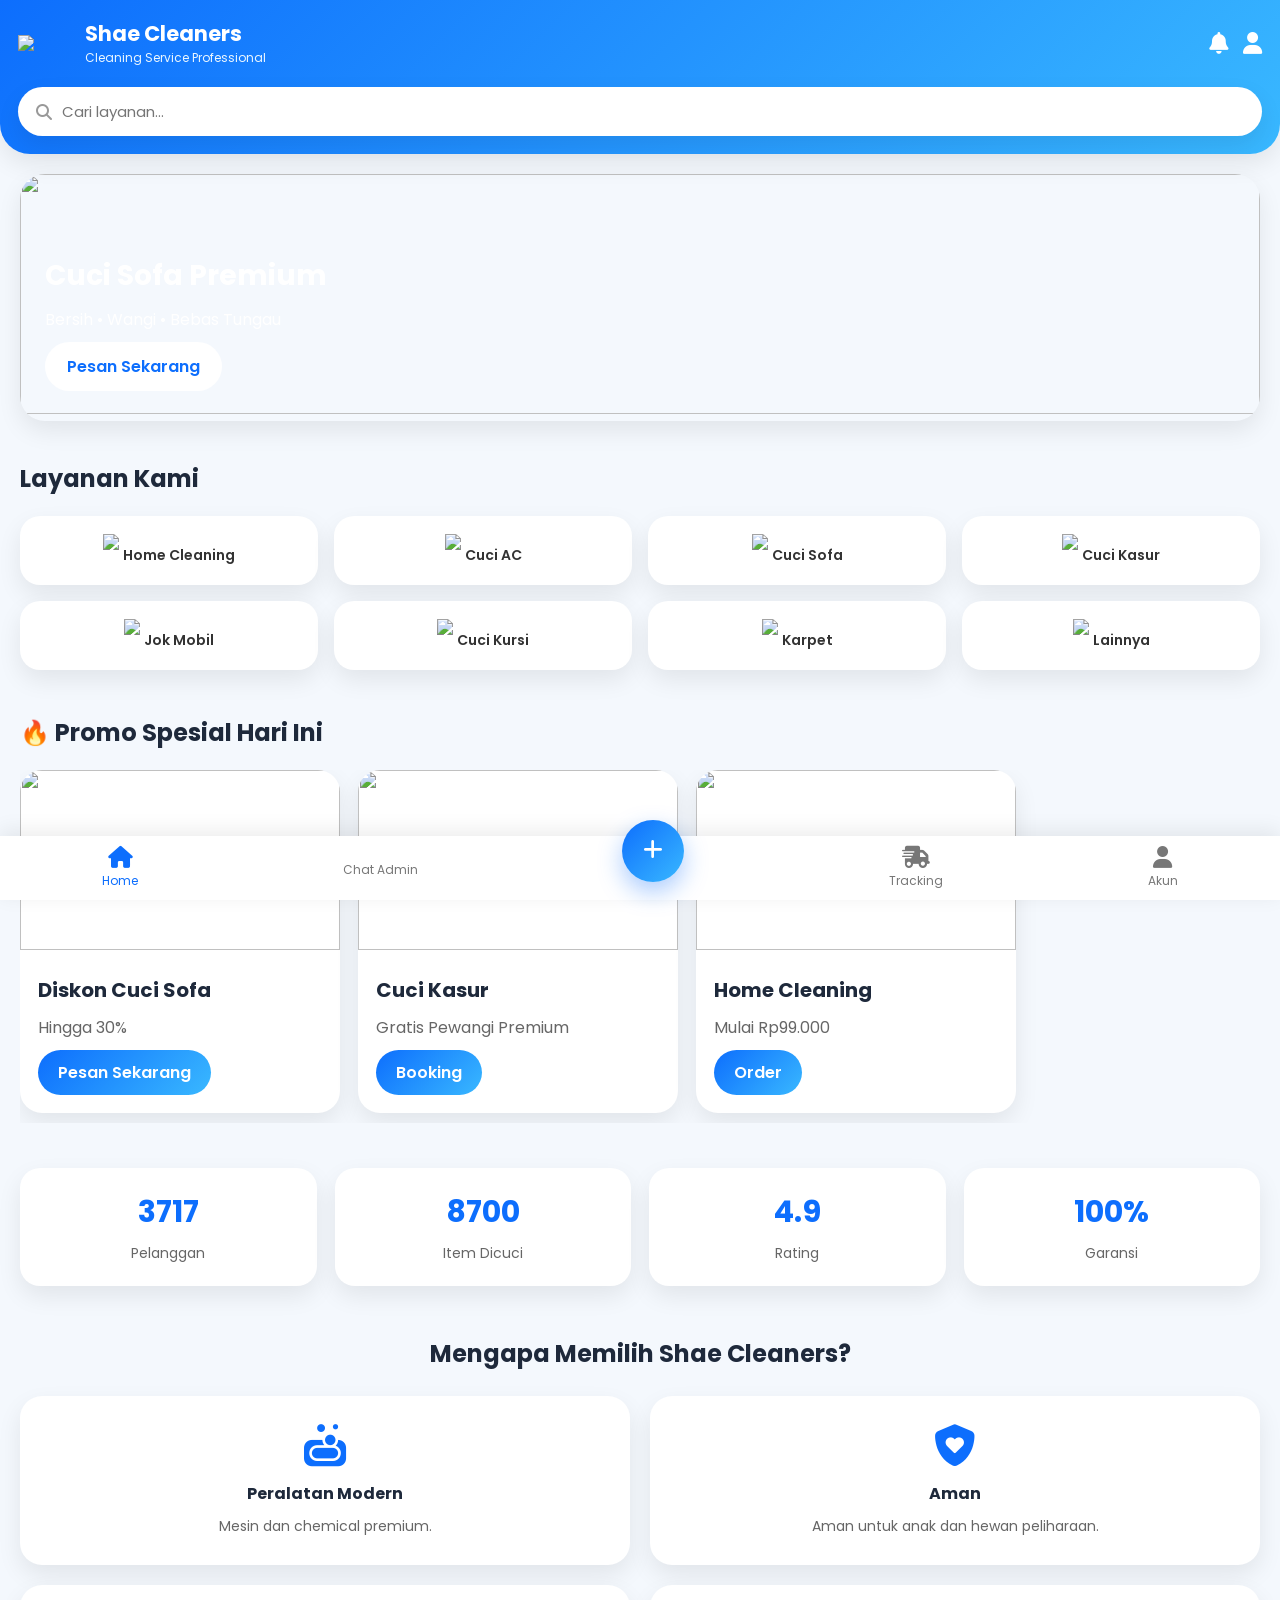
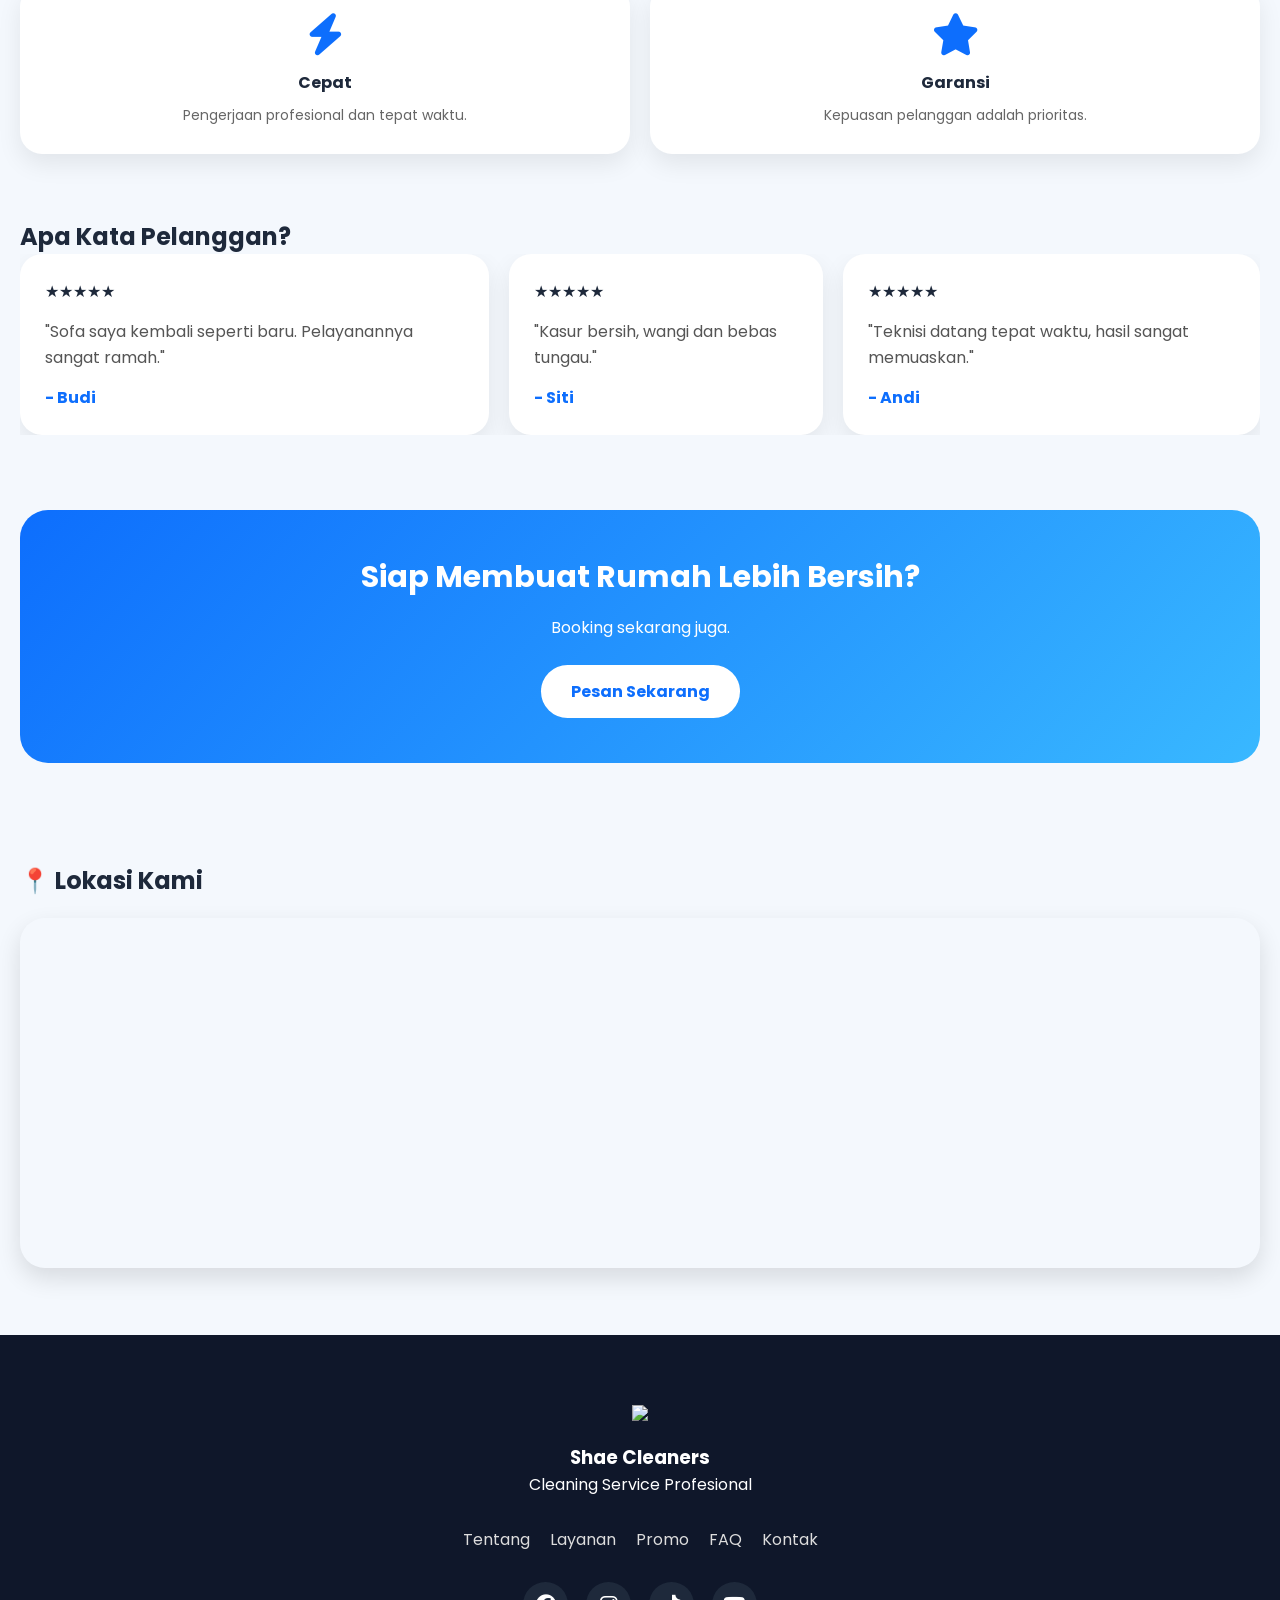
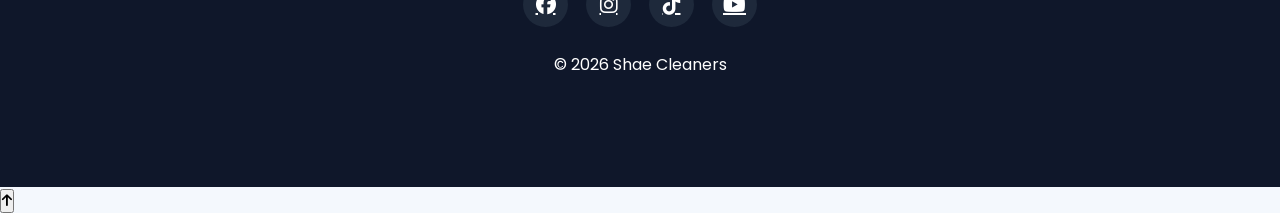
==== index.html @ c88cb768 "Add files via upload" ====
<!DOCTYPE html>
<html lang="id">
<head>
<meta charset="UTF-8">
<meta name="viewport" content="width=device-width, initial-scale=1.0">
<title>Shae Cleaners | Jasa Cuci Sofa, Kasur, AC & Home Cleaning</title>

<meta name="theme-color" content="#0D6EFD">
<meta name="description" content="Shae Cleaners - Jasa Home Cleaning, Cuci Sofa, Kasur, AC, Jok Mobil, Kursi, Karpet dan lainnya.">

<link rel="manifest" href="manifest.json">
<link rel="icon" href="assets/logo/logo.png">

<link rel="preconnect" href="https://fonts.googleapis.com">
<link rel="preconnect" href="https://fonts.gstatic.com" crossorigin>

<link href="https://fonts.googleapis.com/css2?family=Poppins:wght@300;400;500;600;700&display=swap" rel="stylesheet">

<link rel="stylesheet" href="style.css">

<link rel="stylesheet" href="https://cdnjs.cloudflare.com/ajax/libs/font-awesome/6.7.2/css/all.min.css">

<link href="https://unpkg.com/aos@2.3.4/dist/aos.css" rel="stylesheet">

</head>

<body>

<!-- Splash Screen -->

<div id="splash">

<img src="assets/logo/logo.png" class="logo">

<h2>Shae Cleaners</h2>

<div class="loader"></div>

</div>

<!-- HEADER -->

<header>

<div class="topbar">

<div class="logo-area">

<img src="assets/logo/logo.png">

<div>

<h3>Shae Cleaners</h3>

<p>Cleaning Service Professional</p>

</div>

</div>

<div class="profile">

<i class="fa-solid fa-bell"></i>

<i class="fa-solid fa-user"></i>

</div>

</div>

<!-- SEARCH -->

<div class="search-box">

<i class="fa-solid fa-magnifying-glass"></i>

<input
type="text"
placeholder="Cari layanan...">

</div>

</header>

<!-- HERO SLIDER -->

<section class="hero">

<div class="slider">

<div class="slide active">

<img src="assets/banner/banner1.png">

<div class="caption">

<h2>Cuci Sofa Premium</h2>

<p>Bersih • Wangi • Bebas Tungau</p>

<a href="pages/order.html">

Pesan Sekarang

</a>

</div>

</div>

<div class="slide">

<img src="assets/banner/banner2.jpg">

<div class="caption">

<h2>Cuci Kasur</h2>

<p>Hilangkan Noda & Tungau</p>

<a href="pages/order.html">

Booking

</a>

</div>

</div>

<div class="slide">

<img src="assets/banner/banner3.jpg">

<div class="caption">

<h2>Home Cleaning</h2>

<p>Rumah Bersih Setiap Hari</p>

<a href="pages/order.html">

Order Sekarang

</a>

</div>

</div>

</div>

</section>

<!-- MENU LAYANAN -->

<section class="menu">

<h2>Layanan Kami</h2>

<div class="grid">

<a href="pages/home-cleaning.html" class="card">

<img src="assets/icons/home.png">

<span>Home Cleaning</span>

</a>

<a href="pages/cuci-ac.html" class="card">

<img src="assets/icons/ac.png">

<span>Cuci AC</span>

</a>

<a href="pages/cuci-sofa.html" class="card">

<img src="assets/icons/sofa.png">

<span>Cuci Sofa</span>

</a>

<a href="pages/cuci-kasur.html" class="card">

<img src="assets/icons/kasur.png">

<span>Cuci Kasur</span>

</a>

<a href="pages/cuci-jokmobil.html" class="card">

<img src="assets/icons/mobil.png">

<span>Jok Mobil</span>

</a>

<a href="pages/cuci-kursi.html" class="card">

<img src="assets/icons/kursi.png">

<span>Cuci Kursi</span>

</a>

<a href="pages/karpet.html" class="card">

<img src="assets/icons/karpet.png">

<span>Karpet</span>

</a>

<a href="pages/cuci-gorden.html" class="card">

<img src="assets/icons/cuci-gorden.png">

<span>Lainnya</span>

</a>

</div>

</section>
<!-- ================= PROMO SLIDER ================= -->

<section class="promo-section">

<h2 class="section-title">
🔥 Promo Spesial Hari Ini
</h2>

<div class="promo-slider">

<div class="promo-card">
<img src="assets/banner/promo1.jpg" alt="">
<div class="promo-info">
<h3>Diskon Cuci Sofa</h3>
<p>Hingga 30%</p>
<a href="pages/order.html">Pesan Sekarang</a>
</div>
</div>

<div class="promo-card">
<img src="assets/banner/promo2.jpg" alt="">
<div class="promo-info">
<h3>Cuci Kasur</h3>
<p>Gratis Pewangi Premium</p>
<a href="pages/order.html">Booking</a>
</div>
</div>

<div class="promo-card">
<img src="assets/banner/promo3.jpg" alt="">
<div class="promo-info">
<h3>Home Cleaning</h3>
<p>Mulai Rp99.000</p>
<a href="pages/order.html">Order</a>
</div>
</div>

</div>

</section>

<!-- ================= STATISTIK ================= -->

<section class="counter">

<div class="counter-box">

<h2 class="count" data-target="5000">0</h2>

<p>Pelanggan</p>

</div>

<div class="counter-box">

<h2 class="count" data-target="12000">0</h2>

<p>Item Dicuci</p>

</div>

<div class="counter-box">

<h2 class="count" data-target="4.9">4.9</h2>

<p>Rating</p>

</div>

<div class="counter-box">

<h2>100%</h2>

<p>Garansi</p>

</div>

</section>

<!-- ================= KEUNGGULAN ================= -->

<section class="why-us">

<h2>Mengapa Memilih Shae Cleaners?</h2>

<div class="why-grid">

<div class="why-card">
<i class="fa-solid fa-soap"></i>
<h4>Peralatan Modern</h4>
<p>Mesin dan chemical premium.</p>
</div>

<div class="why-card">
<i class="fa-solid fa-shield-heart"></i>
<h4>Aman</h4>
<p>Aman untuk anak dan hewan peliharaan.</p>
</div>

<div class="why-card">
<i class="fa-solid fa-bolt"></i>
<h4>Cepat</h4>
<p>Pengerjaan profesional dan tepat waktu.</p>
</div>

<div class="why-card">
<i class="fa-solid fa-star"></i>
<h4>Garansi</h4>
<p>Kepuasan pelanggan adalah prioritas.</p>
</div>

</div>

</section>
<!-- ================= TESTIMONI ================= -->

<section class="testimonial">

<h2>Apa Kata Pelanggan?</h2>

<div class="testimonial-slider">

<div class="testimonial-card">

★★★★★

<p>

"Sofa saya kembali seperti baru.
Pelayanannya sangat ramah."

</p>

<strong>- Budi</strong>

</div>

<div class="testimonial-card">

★★★★★

<p>

"Kasur bersih, wangi dan bebas tungau."

</p>

<strong>- Siti</strong>

</div>

<div class="testimonial-card">

★★★★★

<p>

"Teknisi datang tepat waktu,
hasil sangat memuaskan."

</p>

<strong>- Andi</strong>

</div>

</div>

</section>

<!-- ================= CALL TO ACTION ================= -->

<section class="cta">

<h2>

Siap Membuat Rumah Lebih Bersih?

</h2>

<p>

Booking sekarang juga.

</p>

<a href="pages/order.html" class="btn-order">

Pesan Sekarang

</a>

</section>

<!-- ================= GOOGLE MAP ================= -->

<section class="maps">

<h2 class="section-title">
📍 Lokasi Kami
</h2>

<iframe
src="https://www.google.com/maps/embed?pb="
loading="lazy"
allowfullscreen>
</iframe>

</section>

<!-- ================= BOTTOM NAVIGATION ================= -->

<nav class="bottom-nav">

<a href="index.html" class="active">

<i class="fa-solid fa-house"></i>

<span>Home</span>

</a>

<a href="pages/chat-admin.html">

<i class="fa-solid fa-admin"></i>

<span>Chat Admin</span>

</a>

<a href="pages/order.html">

<div class="order-button">

<i class="fa-solid fa-plus"></i>

</div>

</a>

<a href="pages/tracking.html">

<i class="fa-solid fa-truck-fast"></i>

<span>Tracking</span>

</a>

<a href="pages/profile.html">

<i class="fa-solid fa-user"></i>

<span>Akun</span>

</a>

</nav>

<!-- ================= FOOTER ================= -->

<footer>

<img src="assets/logo/logo.png" class="footer-logo">

<h3>Shae Cleaners</h3>

<p>
Cleaning Service Profesional
</p>

<div class="footer-menu">

<a href="#">Tentang</a>

<a href="#">Layanan</a>

<a href="#">Promo</a>

<a href="#">FAQ</a>

<a href="#">Kontak</a>

</div>

<div class="social">

<a href="#"><i class="fab fa-facebook"></i></a>

<a href="#"><i class="fab fa-instagram"></i></a>

<a href="#"><i class="fab fa-tiktok"></i></a>

<a href="#"><i class="fab fa-youtube"></i></a>

</div>

<p class="copyright">

© 2026 Shae Cleaners

</p>

</footer>

<!-- ================= SCRIPT ================= -->

<script src="https://unpkg.com/aos@2.3.4/dist/aos.js"></script>

<script>

AOS.init({

duration:800,

once:true

});

</script>

<script src="app.js"></script>

</body>

</html>
---- style.css ----
/*====================================
 Shae Cleaners Premium Theme V3
====================================*/

:root{

--primary:#0D6EFD;
--secondary:#3AA8FF;
--accent:#00C2FF;
--bg:#F4F8FD;
--white:#FFFFFF;
--dark:#1E293B;
--text:#555;
--radius:18px;
--shadow:0 10px 25px rgba(0,0,0,.08);

}

*{
margin:0;
padding:0;
box-sizing:border-box;
font-family:'Poppins',sans-serif;
}

html{
scroll-behavior:smooth;
}

body{

background:var(--bg);
color:var(--dark);
overflow-x:hidden;

}

/*=========================
Splash Screen
=========================*/

#splash{

position:fixed;
top:0;
left:0;
width:100%;
height:100%;
background:linear-gradient(135deg,#0D6EFD,#37B6FF);
display:flex;
flex-direction:column;
justify-content:center;
align-items:center;
z-index:99999;

}

#splash .logo{

width:110px;
animation:zoom 2s infinite;

}

#splash h2{

margin-top:20px;
color:white;
font-size:26px;

}

.loader{

width:55px;
height:55px;
border:5px solid rgba(255,255,255,.2);
border-top:5px solid white;
border-radius:50%;
margin-top:20px;
animation:spin 1s linear infinite;

}

@keyframes spin{

100%{

transform:rotate(360deg);

}

}

@keyframes zoom{

50%{

transform:scale(1.08);

}

}

/*=========================
HEADER
=========================*/

header{

background:linear-gradient(135deg,#0D6EFD,#39B8FF);
padding:18px;
border-radius:0 0 30px 30px;
box-shadow:var(--shadow);
position:sticky;
top:0;
z-index:1000;

}

.topbar{

display:flex;
justify-content:space-between;
align-items:center;

}

.logo-area{

display:flex;
align-items:center;

}

.logo-area img{

width:55px;
margin-right:12px;

}

.logo-area h3{

color:white;
font-size:21px;

}

.logo-area p{

color:#EAF6FF;
font-size:12px;

}

.profile{

display:flex;
gap:15px;

}

.profile i{

color:white;
font-size:22px;
cursor:pointer;
transition:.3s;

}

.profile i:hover{

transform:scale(1.2);

}

.search-box{

margin-top:20px;
background:white;
border-radius:50px;
padding:13px 18px;
display:flex;
align-items:center;
box-shadow:var(--shadow);

}

.search-box i{

color:#999;

}

.search-box input{

flex:1;
border:none;
outline:none;
font-size:15px;
margin-left:10px;

}

/*=========================
HERO
=========================*/

.hero{

margin:20px;

}

.slider{

position:relative;
overflow:hidden;
border-radius:25px;
box-shadow:var(--shadow);

}

.slide{

display:none;
position:relative;

}

.slide.active{

display:block;
animation:fade 1s;

}

.slide img{

width:100%;
height:240px;
object-fit:cover;

}

.caption{

position:absolute;
left:25px;
bottom:30px;
color:white;

}

.caption h2{

font-size:28px;

}

.caption p{

margin:10px 0;

}

.caption a{

display:inline-block;
background:white;
color:var(--primary);
padding:12px 22px;
border-radius:40px;
text-decoration:none;
font-weight:600;
transition:.3s;

}

.caption a:hover{

transform:translateY(-3px);

}

@keyframes fade{

from{

opacity:0;

}

to{

opacity:1;

}

}

/*=========================
MENU GRID
=========================*/

.menu{

padding:20px;

}

.menu h2{

margin-bottom:20px;

}

.grid{

display:grid;
grid-template-columns:repeat(4,1fr);
gap:16px;

}

.card{

background:white;
padding:18px;
border-radius:20px;
text-align:center;
text-decoration:none;
color:#333;
box-shadow:var(--shadow);
transition:.35s;

}

.card:hover{

transform:translateY(-8px);

}

.card img{

width:55px;
margin-bottom:10px;

}

.card span{

font-size:14px;
font-weight:600;

}

/*=========================
RESPONSIVE
=========================*/

@media(max-width:768px){

.grid{

grid-template-columns:repeat(4,1fr);

}

.card{

padding:15px;

}

.card img{

width:42px;

}
.card span{
font-size:12px;
}
.caption h2{
font-size:22px;
}
.slide img{
height:200px;
}}
@media(max-width:480px){
.grid{
grid-template-columns:repeat(2,1fr);
}
header{
border-radius:0 0 25px 25px;
}}
/*====================================
 PROMO SECTION
====================================*/

.promo-section{

padding:25px 20px;

}

.section-title{

font-size:24px;
font-weight:700;
margin-bottom:20px;
color:var(--dark);

}

.promo-slider{

display:flex;
gap:18px;
overflow-x:auto;
scroll-behavior:smooth;
padding-bottom:10px;

}

.promo-slider::-webkit-scrollbar{

display:none;

}

.promo-card{

min-width:320px;
background:#fff;
border-radius:22px;
overflow:hidden;
box-shadow:var(--shadow);
transition:.35s;

}

.promo-card:hover{

transform:translateY(-8px);

}

.promo-card img{

width:100%;
height:180px;
object-fit:cover;

}

.promo-info{

padding:18px;

}

.promo-info h3{

font-size:20px;

}

.promo-info p{

margin:10px 0;
color:#666;

}

.promo-info a{

display:inline-block;
padding:10px 20px;
background:linear-gradient(135deg,#0D6EFD,#39B8FF);
color:#fff;
text-decoration:none;
border-radius:30px;
font-weight:600;

}

/*====================================
 COUNTER
====================================*/

.counter{

display:grid;
grid-template-columns:repeat(4,1fr);
gap:18px;
padding:20px;

}

.counter-box{

background:#fff;
padding:22px;
text-align:center;
border-radius:20px;
box-shadow:var(--shadow);
transition:.35s;

}

.counter-box:hover{

transform:translateY(-6px);

}

.counter-box h2{

font-size:30px;
color:var(--primary);

}

.counter-box p{

margin-top:8px;
font-size:14px;
color:#666;

}

/*====================================
 WHY US
====================================*/

.why-us{

padding:30px 20px;

}

.why-us h2{

text-align:center;
margin-bottom:25px;

}

.why-grid{

display:grid;
grid-template-columns:repeat(2,1fr);
gap:20px;

}

.why-card{

background:#fff;
padding:28px;
border-radius:22px;
text-align:center;
box-shadow:var(--shadow);
transition:.4s;

}

.why-card:hover{

transform:translateY(-8px);

}

.why-card i{

font-size:42px;
color:var(--primary);
margin-bottom:15px;

}

.why-card h4{

margin-bottom:10px;

}

.why-card p{

color:#666;
font-size:14px;

}

/*====================================
 BEFORE AFTER
====================================*/

.before-after{

padding:30px 20px;

}

.before-after h2{

margin-bottom:20px;

}

.compare-slider{

position:relative;
overflow:hidden;
border-radius:25px;
box-shadow:var(--shadow);

}

.compare-slider img{

width:100%;
display:block;

}

.before{

position:absolute;
top:0;
left:0;
width:50%;
overflow:hidden;

}

/*====================================
 TESTIMONIAL
====================================*/

.testimonial{

padding:35px 20px;

}

.testimonial-slider{

display:flex;
gap:20px;
overflow-x:auto;
scroll-behavior:smooth;

}

.testimonial-slider::-webkit-scrollbar{

display:none;

}

.testimonial-card{

min-width:300px;
background:#fff;
padding:25px;
border-radius:22px;
box-shadow:var(--shadow);

}

.testimonial-card p{

margin:15px 0;
line-height:1.6;
color:#555;

}

.testimonial-card strong{

color:var(--primary);

}

/*====================================
 CTA
====================================*/

.cta{

margin:40px 20px;
padding:45px 25px;
text-align:center;
border-radius:28px;
background:linear-gradient(135deg,#0D6EFD,#39B8FF);
color:#fff;

}

.cta h2{

font-size:30px;

}

.cta p{

margin:15px 0 25px;

}

.btn-order{

display:inline-block;
padding:14px 30px;
background:#fff;
color:#0D6EFD;
border-radius:40px;
text-decoration:none;
font-weight:700;
transition:.3s;

}

.btn-order:hover{

transform:scale(1.05);

}

/*====================================
 GLASS EFFECT
====================================*/

.glass{

background:rgba(255,255,255,.15);
backdrop-filter:blur(15px);
border:1px solid rgba(255,255,255,.2);

}

/*====================================
 ANIMATION
====================================*/

.fade-up{

animation:fadeUp .8s ease;

}

@keyframes fadeUp{

from{

opacity:0;
transform:translateY(30px);

}

to{

opacity:1;
transform:translateY(0);

}

}

.zoom{

animation:zoomIn .6s;

}

@keyframes zoomIn{

from{

opacity:0;
transform:scale(.9);

}

to{

opacity:1;
transform:scale(1);

}

}

/*====================================
 RESPONSIVE
====================================*/

@media(max-width:768px){

.counter{

grid-template-columns:repeat(2,1fr);

}

.why-grid{

grid-template-columns:1fr;

}

.promo-card{

min-width:280px;

}

.cta h2{

font-size:24px;

}

}

@media(max-width:480px){

.counter{

grid-template-columns:1fr 1fr;

}

.testimonial-card{

min-width:260px;

}

}
/*====================================
VIDEO SECTION
====================================*/

.video-section{
padding:60px 20px;
}

.video-box{
position:relative;
overflow:hidden;
border-radius:25px;
box-shadow:0 15px 40px rgba(0,0,0,.15);
}

.video-box video{
width:100%;
display:block;
border-radius:25px;
transition:.5s;
}

.video-box:hover video{
transform:scale(1.03);
}

/*====================================
GALLERY
====================================*/

.gallery{
padding:60px 20px;
}

.gallery-slider{
display:flex;
gap:18px;
overflow-x:auto;
scroll-behavior:smooth;
padding-bottom:10px;
}

.gallery-slider::-webkit-scrollbar{
display:none;
}

.gallery-slider img{
width:280px;
height:200px;
object-fit:cover;
border-radius:22px;
box-shadow:0 10px 25px rgba(0,0,0,.12);
transition:.35s;
cursor:pointer;
}

.gallery-slider img:hover{
transform:scale(1.05);
}

/*====================================
MAP
====================================*/

.maps{
padding:60px 20px;
}

.maps iframe{
width:100%;
height:350px;
border:none;
border-radius:25px;
box-shadow:0 10px 25px rgba(0,0,0,.12);
}

/*====================================
FLOATING WHATSAPP
====================================*/

.floating-wa{

position:fixed;

right:22px;

bottom:95px;

width:65px;

height:65px;

background:#25D366;

border-radius:50%;

display:flex;

align-items:center;

justify-content:center;

color:#fff;

font-size:34px;

text-decoration:none;

box-shadow:0 10px 30px rgba(37,211,102,.4);

z-index:999;

animation:pulse 2s infinite;

transition:.3s;

}

.floating-wa:hover{

transform:scale(1.12);

}

@keyframes pulse{

0%{

box-shadow:0 0 0 0 rgba(37,211,102,.5);

}

70%{

box-shadow:0 0 0 18px rgba(37,211,102,0);

}

100%{

box-shadow:0 0 0 0 rgba(37,211,102,0);

}

}

/*====================================
BOTTOM NAVIGATION
====================================*/

.bottom-nav{

position:fixed;

bottom:0;

left:0;

width:100%;

background:#fff;

display:flex;

justify-content:space-around;

align-items:center;

padding:10px 0;

box-shadow:0 -5px 20px rgba(0,0,0,.08);

z-index:999;

}

.bottom-nav a{

text-decoration:none;

color:#777;

display:flex;

flex-direction:column;

align-items:center;

font-size:12px;

transition:.3s;

}

.bottom-nav a.active{

color:var(--primary);

}

.bottom-nav i{

font-size:22px;

margin-bottom:4px;

}

.order-button{

width:62px;

height:62px;

background:linear-gradient(135deg,#0D6EFD,#39B8FF);

border-radius:50%;

display:flex;

align-items:center;

justify-content:center;

color:#fff;

font-size:26px;

margin-top:-35px;

box-shadow:0 10px 25px rgba(13,110,253,.35);

}

/*====================================
FOOTER
====================================*/

footer{

background:#0F172A;

padding:70px 20px 110px;

text-align:center;

color:#fff;

}

.footer-logo{

width:85px;

margin-bottom:15px;

}

.footer-menu{

margin:30px 0;

display:flex;

justify-content:center;

flex-wrap:wrap;

gap:20px;

}

.footer-menu a{

color:#ddd;

text-decoration:none;

transition:.3s;

}

.footer-menu a:hover{

color:#fff;

}

.social{

display:flex;

justify-content:center;

gap:18px;

margin-bottom:25px;

}

.social a{

width:45px;

height:45px;

border-radius:50%;

background:#1E293B;

display:flex;

align-items:center;

justify-content:center;

color:#fff;

font-size:20px;

transition:.3s;

}

.social a:hover{

background:var(--primary);

transform:translateY(-5px);

}

copyright{

color:#aaa;

font-size:14px;

}

/*====================================
RIPPLE EFFECT
====================================*/

.ripple{

position:relative;

overflow:hidden;

}

.ripple::after{

content:"";

position:absolute;

width:10px;

height:10px;

background:rgba(255,255,255,.6);

border-radius:50%;

transform:scale(0);

opacity:0;

transition:.6s;

}

.ripple:active::after{

transform:scale(30);

opacity:1;

}

/*====================================
DARK MODE
====================================*/

.dark{

background:#0F172A;

color:#fff;

}

.dark .card,
.dark .promo-card,
.dark .counter-box,
.dark .why-card,
.dark .testimonial-card{

background:#1E293B;

color:#fff;

}

.dark header{

background:#111827;

}

.dark footer{

background:#020617;

}

/*====================================
SCROLLBAR
====================================*/

::-webkit-scrollbar{

width:8px;

}

::-webkit-scrollbar-thumb{

background:#0D6EFD;

border-radius:20px;

}

/*====================================
RESPONSIVE
====================================*/

@media(max-width:768px){

.gallery-slider img{

width:220px;

height:170px;

}

.maps iframe{

height:280px;

}

.order-button{

width:58px;

height:58px;

}

}

@media(max-width:480px){

.bottom-nav span{

font-size:11px;

}

.floating-wa{

width:58px;

height:58px;

font-size:30px;

right:18px;

bottom:90px;

}

}
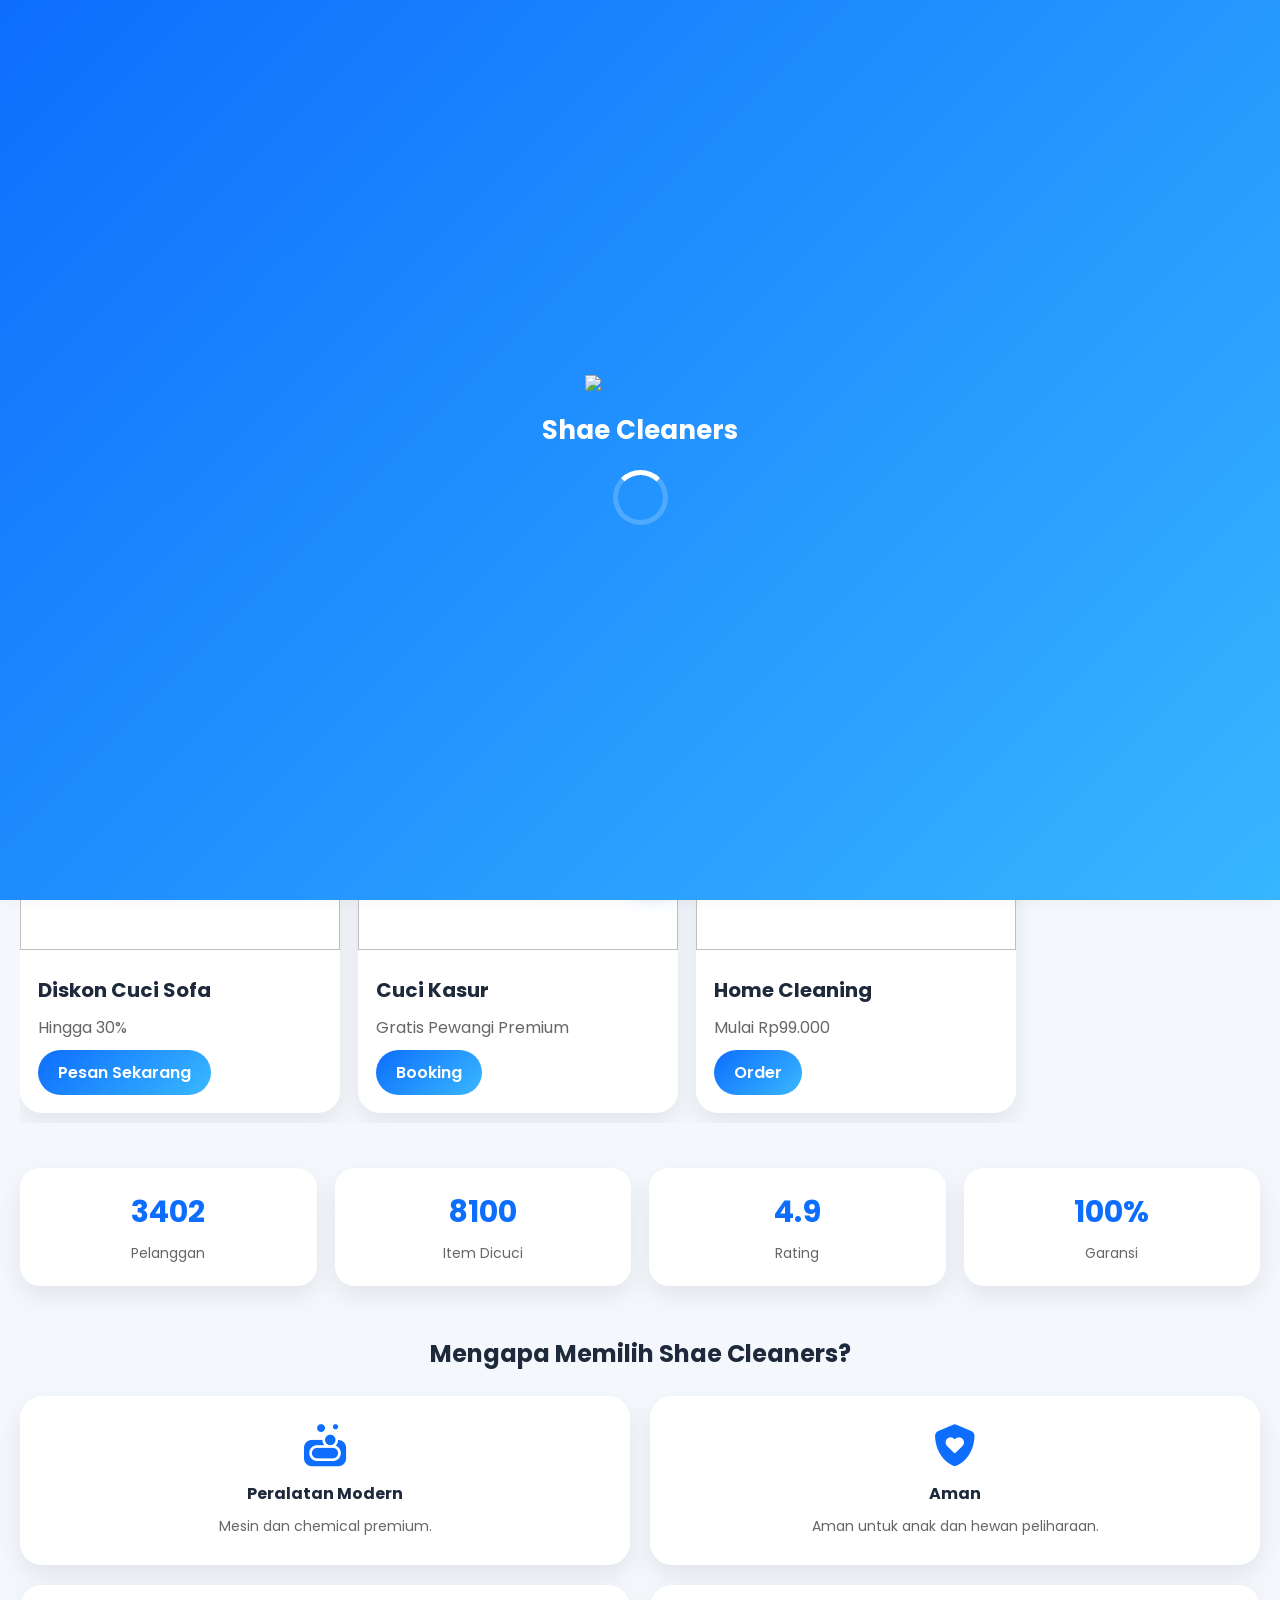
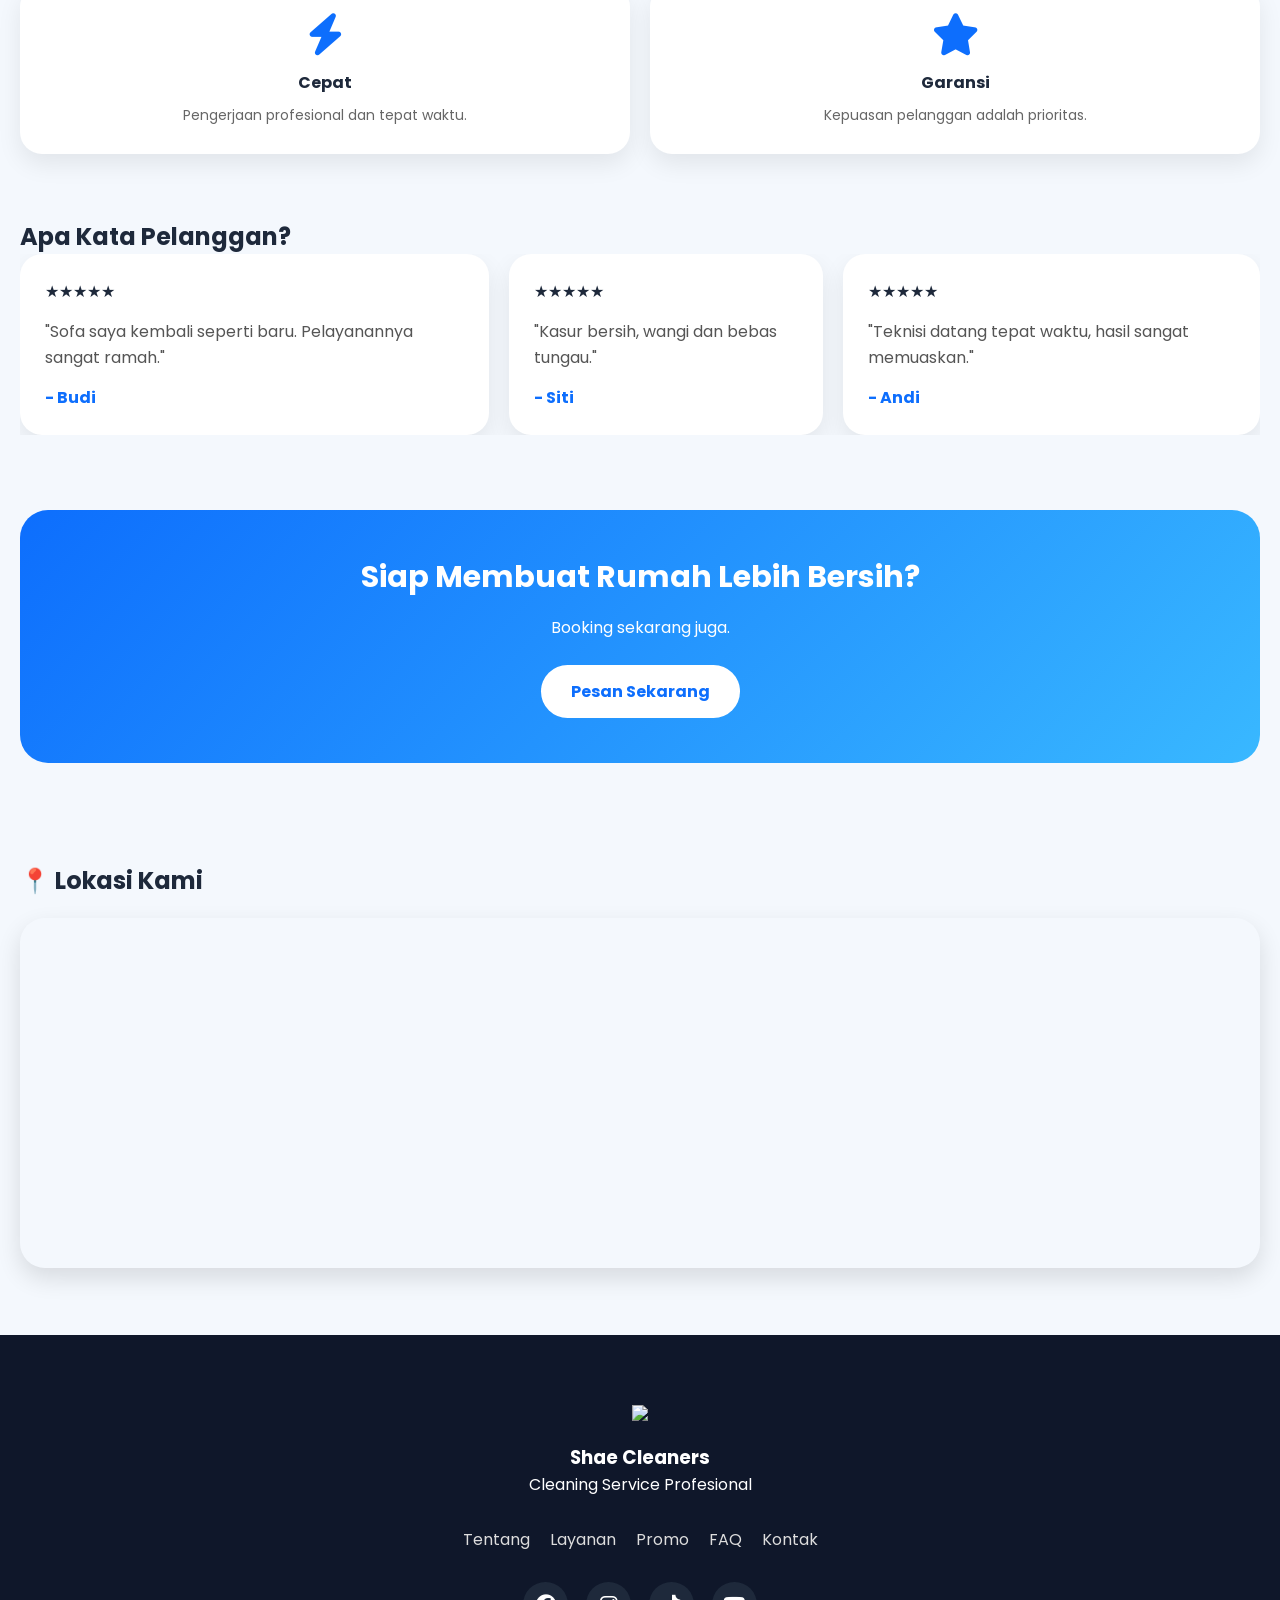
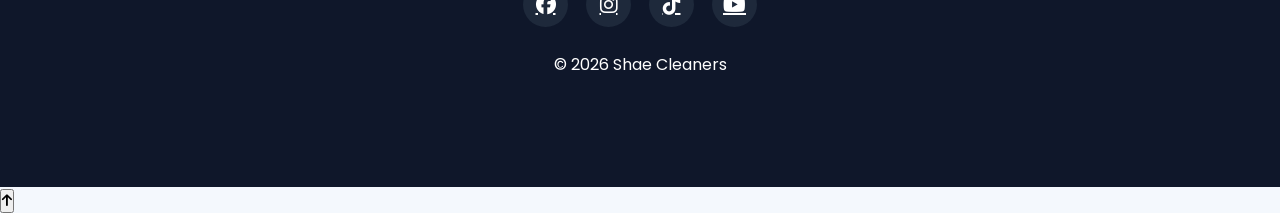
==== commit b5e3ced3: "Fix HTML encoding issues in index.html" ====
--- a/index.html
+++ b/index.html
@@ -451,7 +451,7 @@
 
 <a href="pages/chat-admin.html">
 
-<i class="fa-solid fa-admin"></i>
+<i class="fa-solid fa-user-shield"></i>
 
 <span>Chat Admin</span>
 
@@ -551,4 +551,4 @@
 
 </body>
 
-</html>+</html>
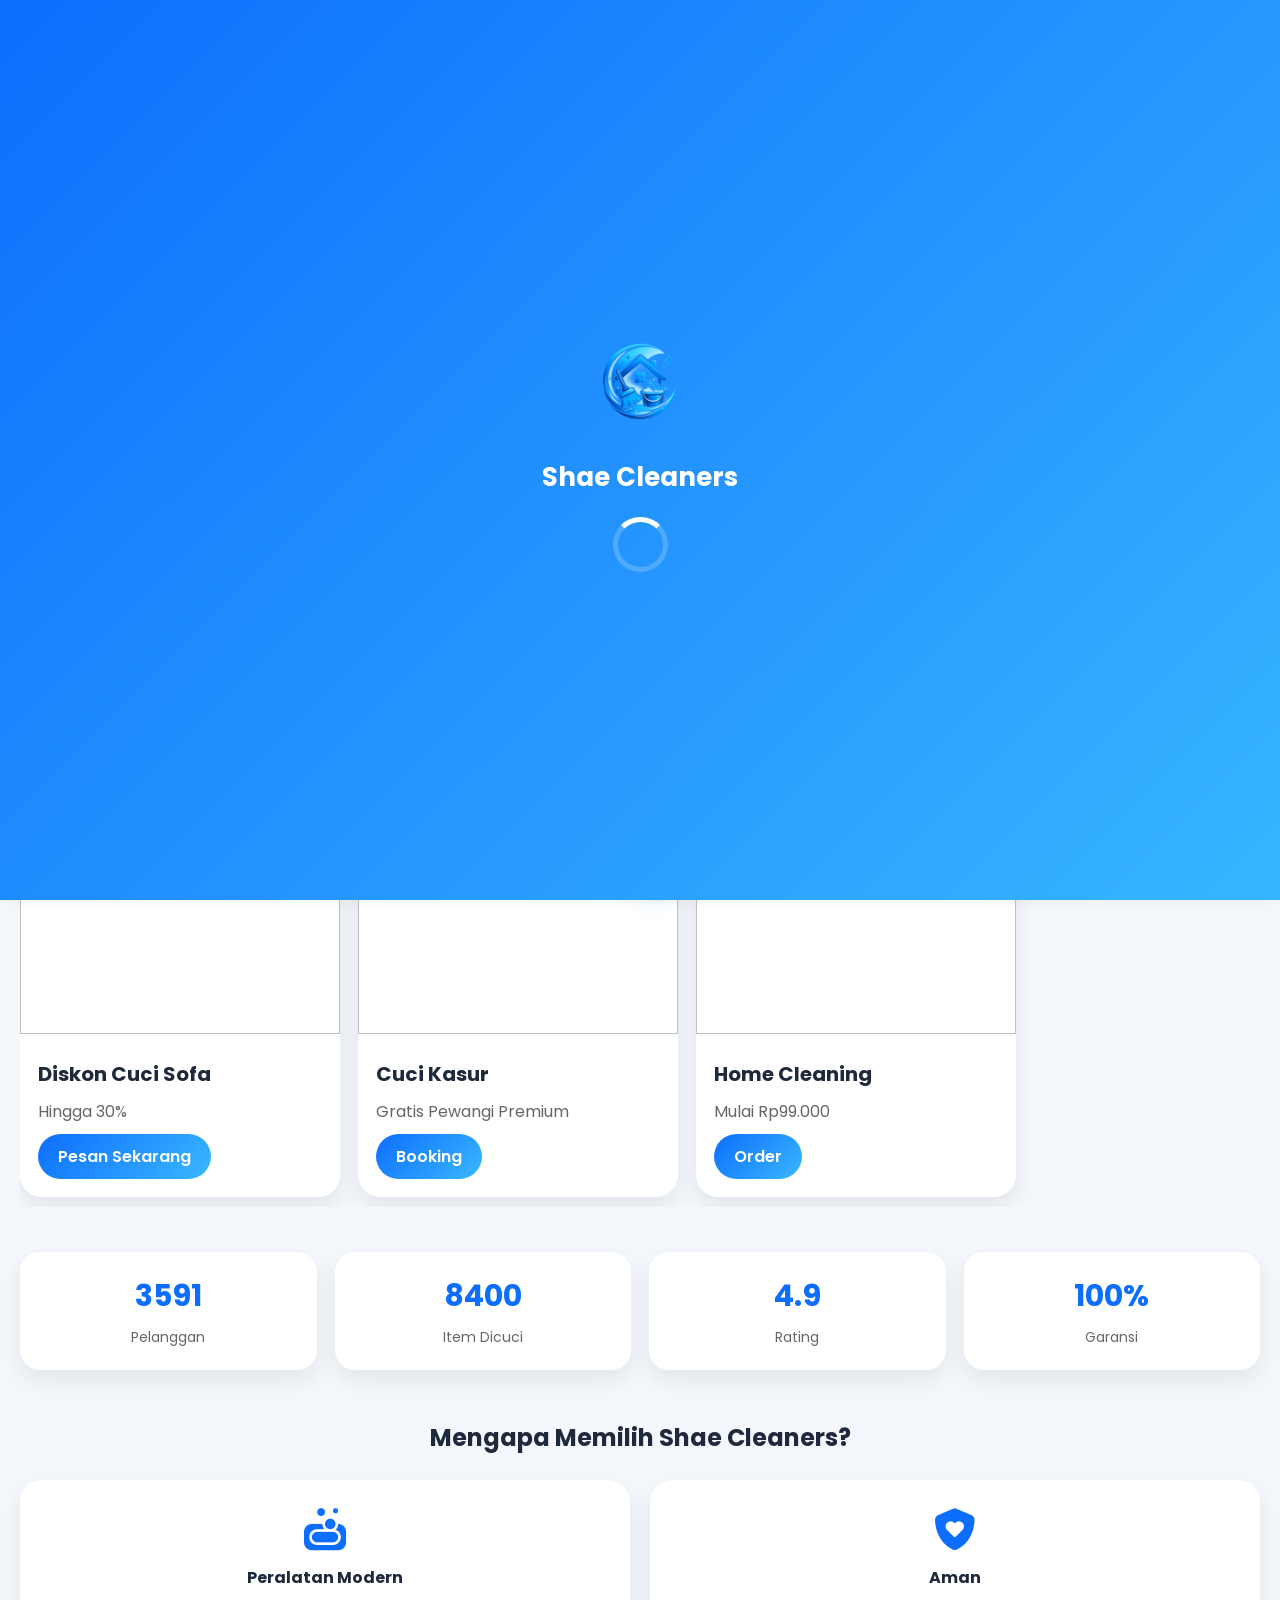
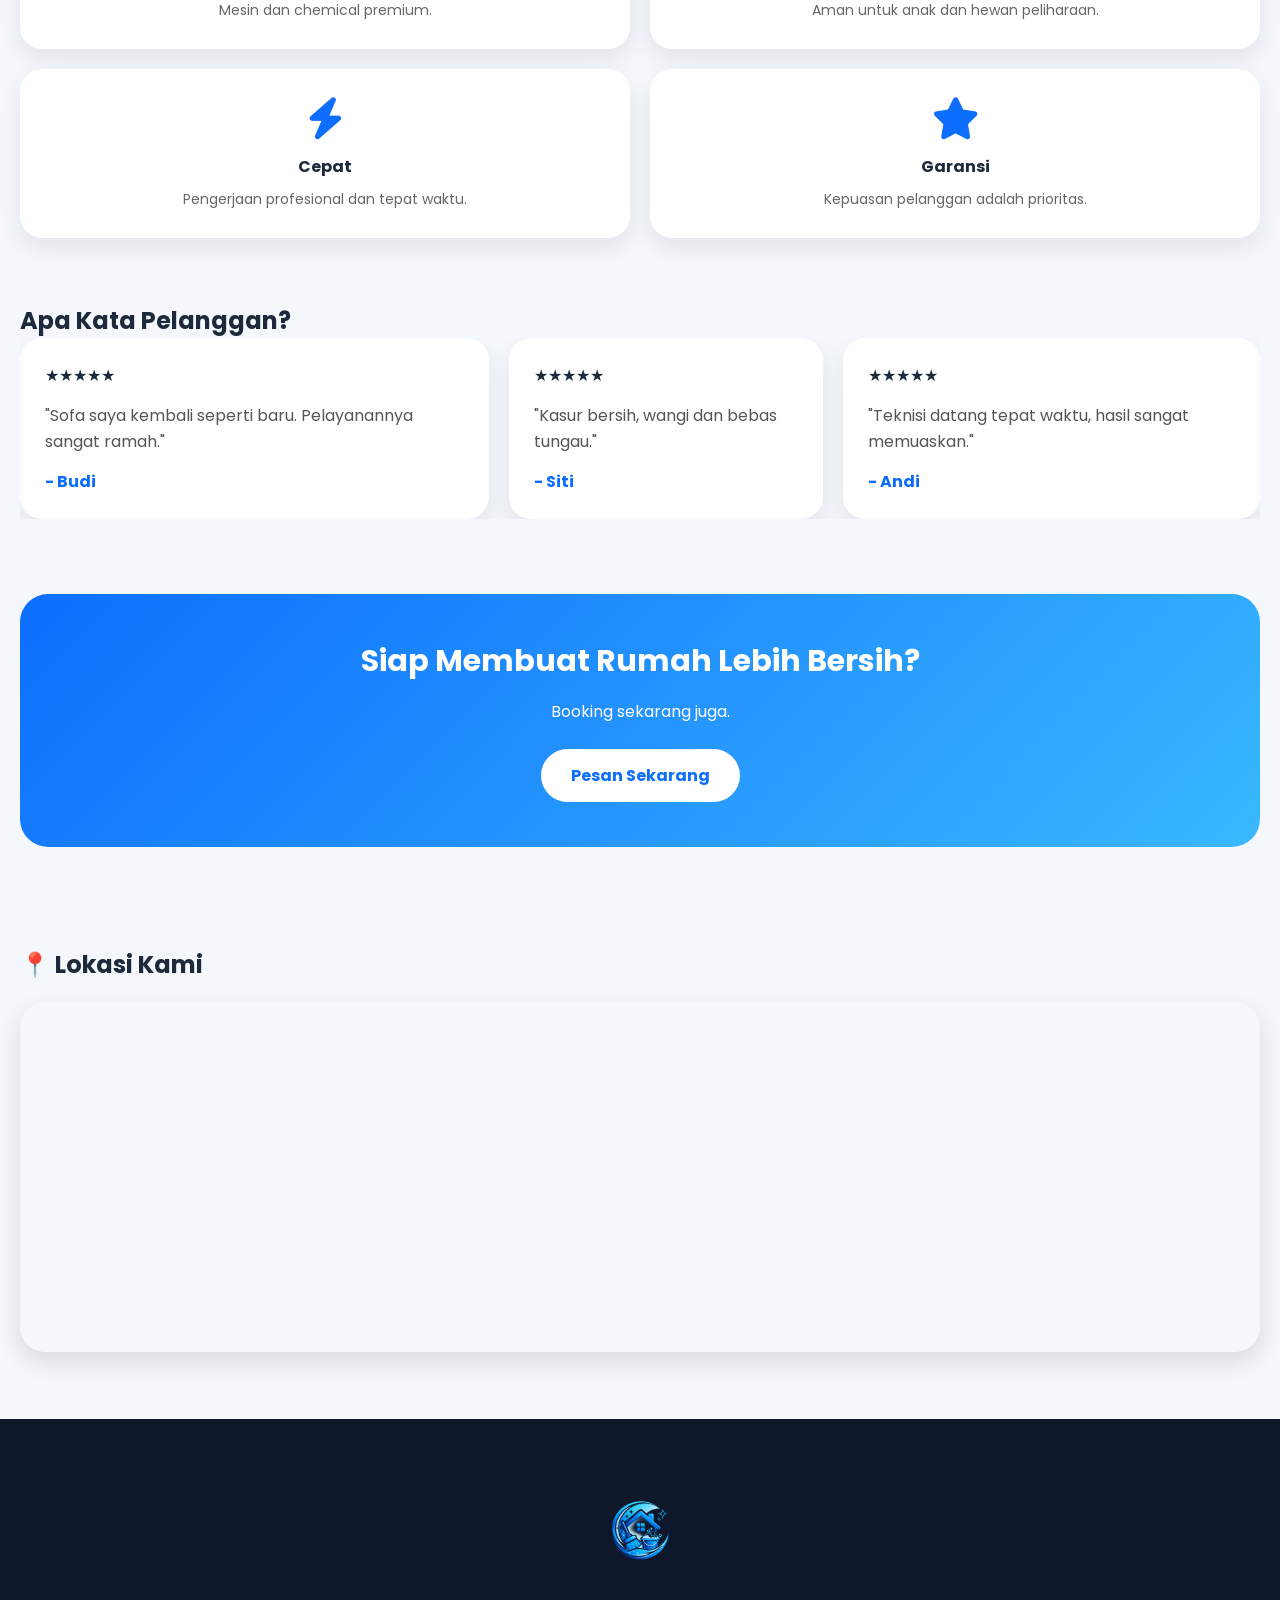
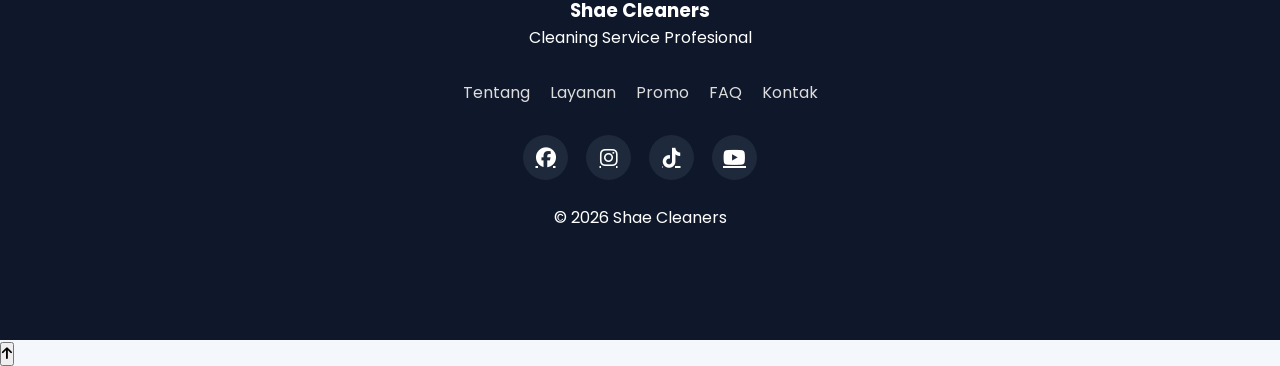
==== commit 279bd327: "Update index.html" ====
--- a/index.html
+++ b/index.html
@@ -90,62 +90,18 @@
 
 <div class="slide active">
 
-<img src="assets/banner/banner1.png">
-
-<div class="caption">
-
-<h2>Cuci Sofa Premium</h2>
-
-<p>Bersih • Wangi • Bebas Tungau</p>
-
-<a href="pages/order.html">
-
-Pesan Sekarang
-
-</a>
-
-</div>
+<img src="assets/banner/cuci-sofa.png">
 
 </div>
 
 <div class="slide">
 
-<img src="assets/banner/banner2.jpg">
-
-<div class="caption">
-
-<h2>Cuci Kasur</h2>
-
-<p>Hilangkan Noda & Tungau</p>
-
-<a href="pages/order.html">
-
-Booking
-
-</a>
-
-</div>
-
+<img src="assets/banner/cuci-kasur.png">
 </div>
 
 <div class="slide">
 
-<img src="assets/banner/banner3.jpg">
-
-<div class="caption">
-
-<h2>Home Cleaning</h2>
-
-<p>Rumah Bersih Setiap Hari</p>
-
-<a href="pages/order.html">
-
-Order Sekarang
-
-</a>
-
-</div>
-
+<img src="assets/banner/cuci-jokmobil.png">
 </div>
 
 </div>
@@ -162,7 +118,7 @@
 
 <a href="pages/home-cleaning.html" class="card">
 
-<img src="assets/icons/home.png">
+<img src="assets/icons/homecleaning.png">
 
 <span>Home Cleaning</span>
 
@@ -170,7 +126,7 @@
 
 <a href="pages/cuci-ac.html" class="card">
 
-<img src="assets/icons/ac.png">
+<img src="assets/icons/cuciac.png">
 
 <span>Cuci AC</span>
 
@@ -178,7 +134,7 @@
 
 <a href="pages/cuci-sofa.html" class="card">
 
-<img src="assets/icons/sofa.png">
+<img src="assets/icons/cucisofa.png">
 
 <span>Cuci Sofa</span>
 
@@ -186,7 +142,7 @@
 
 <a href="pages/cuci-kasur.html" class="card">
 
-<img src="assets/icons/kasur.png">
+<img src="assets/icons/cucikasur.png">
 
 <span>Cuci Kasur</span>
 
@@ -194,7 +150,7 @@
 
 <a href="pages/cuci-jokmobil.html" class="card">
 
-<img src="assets/icons/mobil.png">
+<img src="assets/icons/cucijokmobil.png">
 
 <span>Jok Mobil</span>
 
@@ -202,7 +158,7 @@
 
 <a href="pages/cuci-kursi.html" class="card">
 
-<img src="assets/icons/kursi.png">
+<img src="assets/icons/cucikursi.png">
 
 <span>Cuci Kursi</span>
 
@@ -210,7 +166,7 @@
 
 <a href="pages/karpet.html" class="card">
 
-<img src="assets/icons/karpet.png">
+<img src="assets/icons/cucikarpet.png">
 
 <span>Karpet</span>
 
@@ -218,9 +174,9 @@
 
 <a href="pages/cuci-gorden.html" class="card">
 
-<img src="assets/icons/cuci-gorden.png">
-
-<span>Lainnya</span>
+<img src="assets/icons/cucigorden.png">
+
+<span>Cuci Gorden</span>
 
 </a>
 
@@ -238,7 +194,7 @@
 <div class="promo-slider">
 
 <div class="promo-card">
-<img src="assets/banner/promo1.jpg" alt="">
+<img src="assets/banner/promo1.png" alt="">
 <div class="promo-info">
 <h3>Diskon Cuci Sofa</h3>
 <p>Hingga 30%</p>
@@ -247,7 +203,7 @@
 </div>
 
 <div class="promo-card">
-<img src="assets/banner/promo2.jpg" alt="">
+<img src="assets/banner/promo2.png" alt="">
 <div class="promo-info">
 <h3>Cuci Kasur</h3>
 <p>Gratis Pewangi Premium</p>
@@ -256,7 +212,7 @@
 </div>
 
 <div class="promo-card">
-<img src="assets/banner/promo3.jpg" alt="">
+<img src="assets/banner/promo3.png" alt="">
 <div class="promo-info">
 <h3>Home Cleaning</h3>
 <p>Mulai Rp99.000</p>
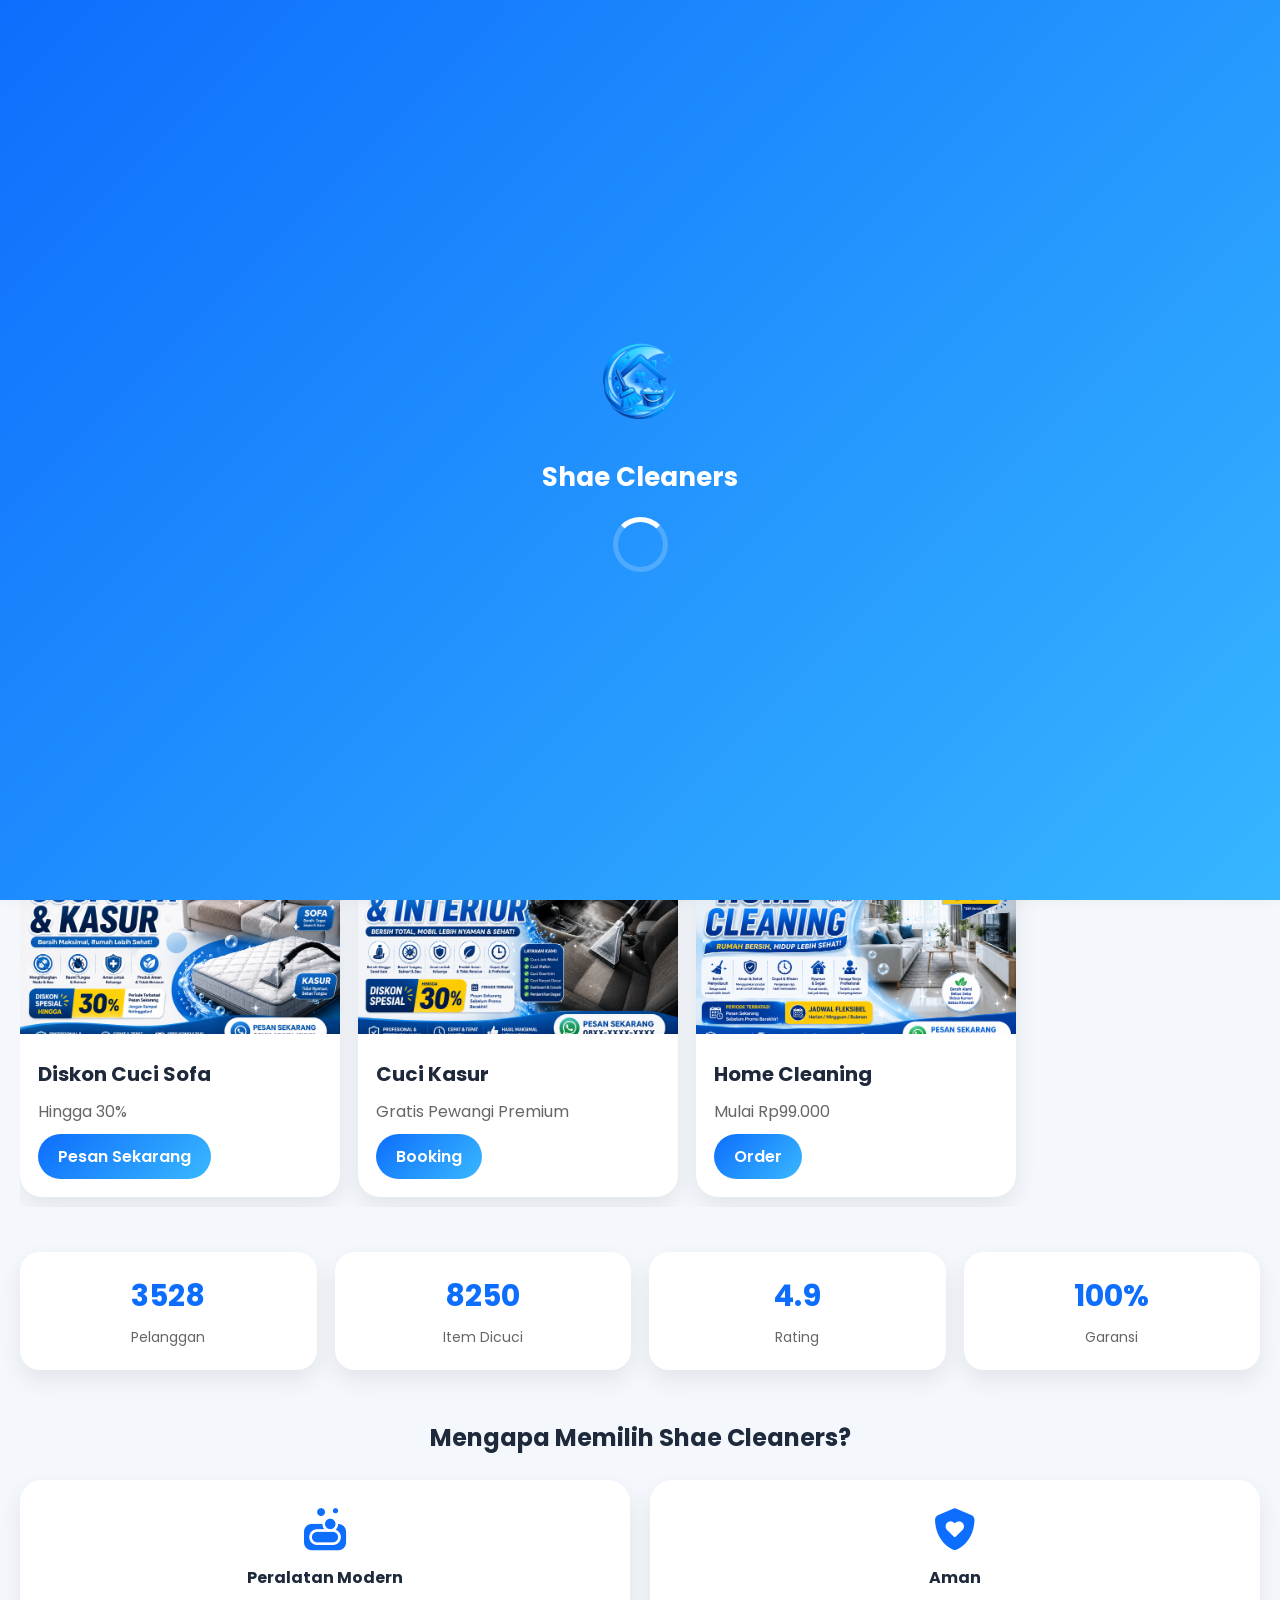
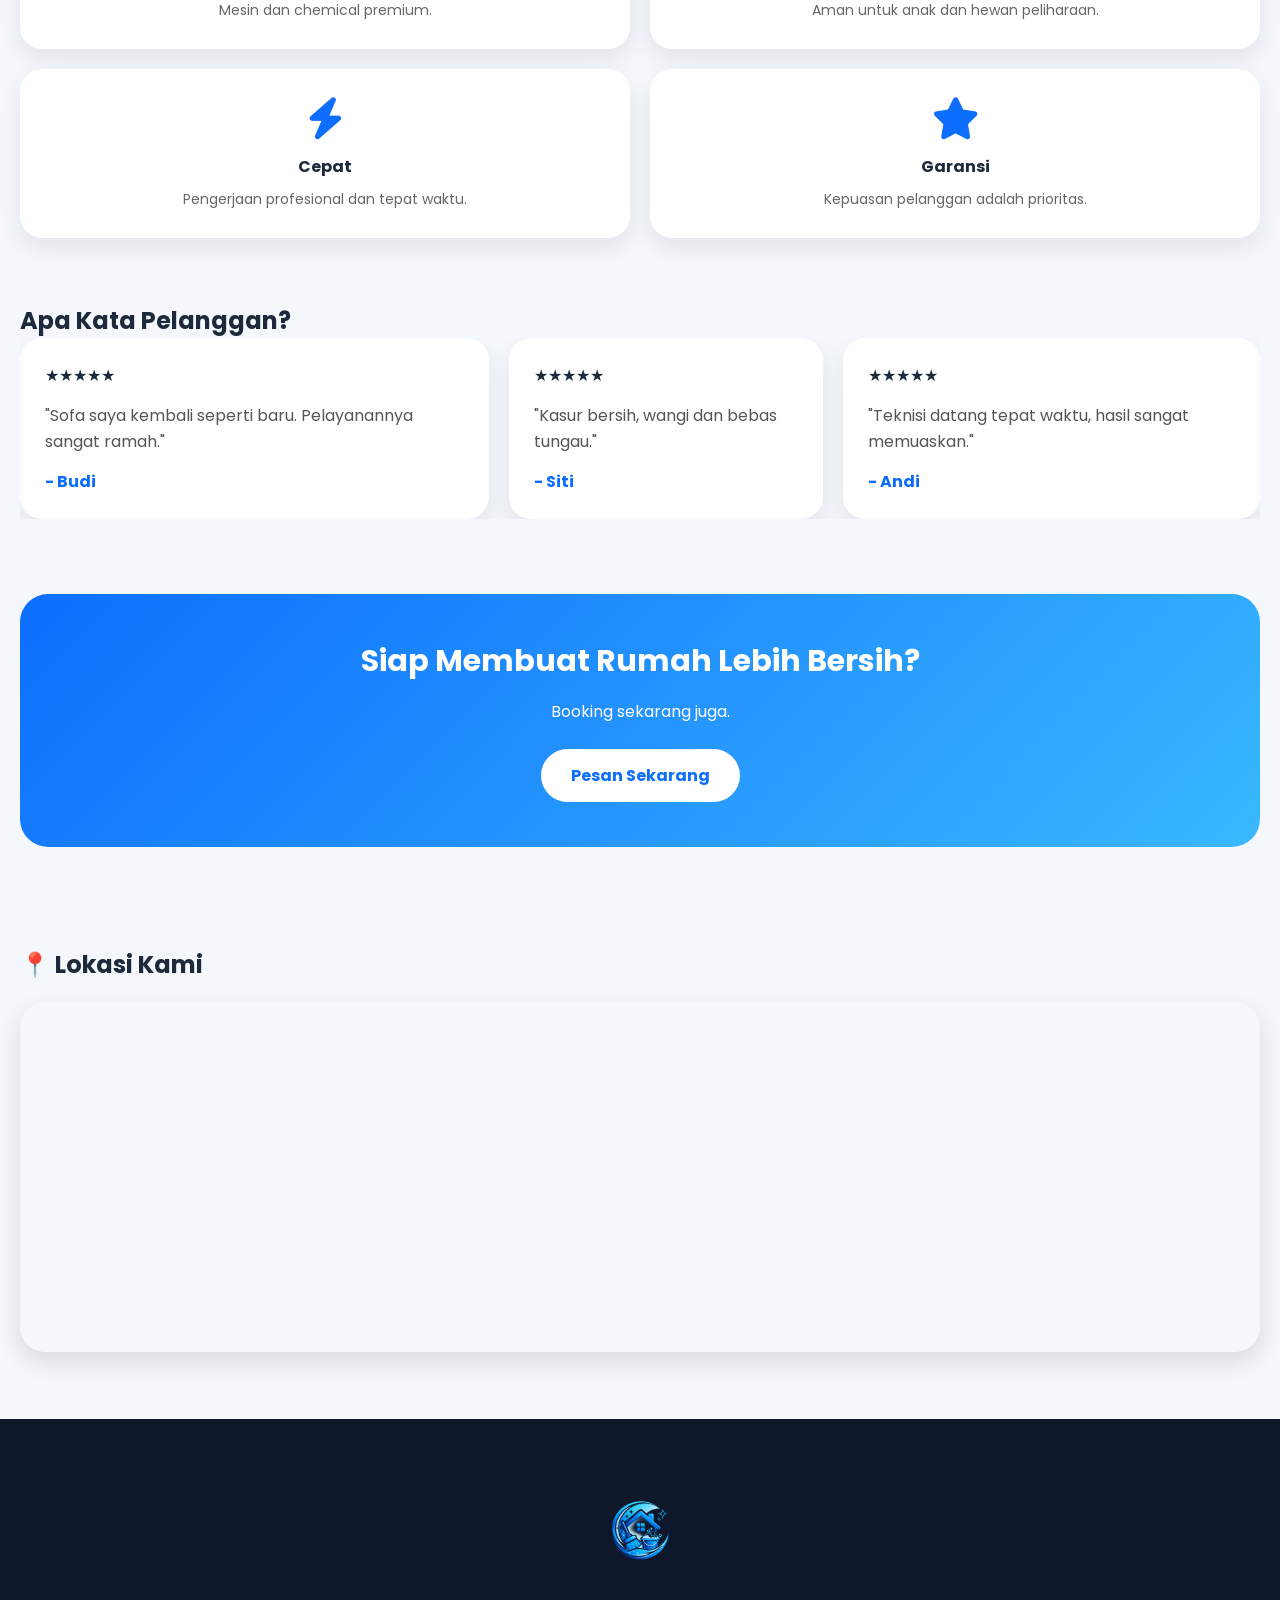
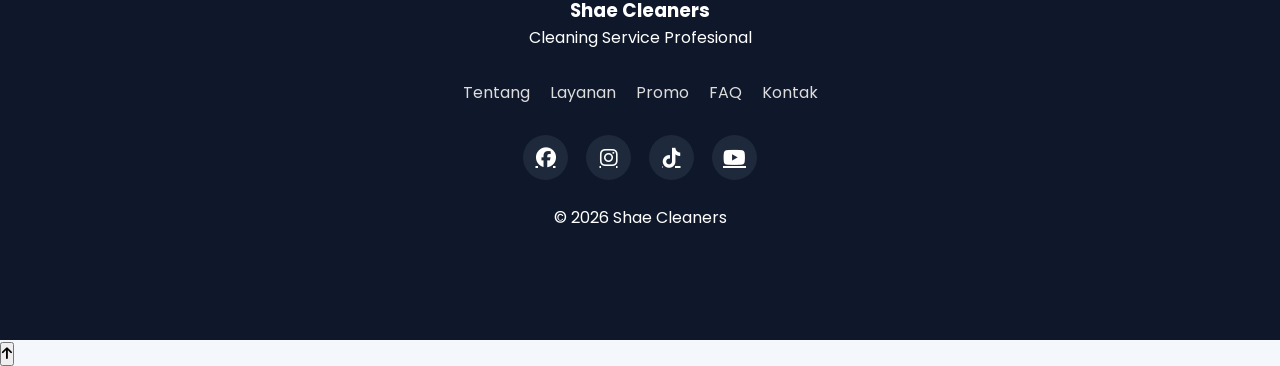
==== commit 20fc4768: "Update index.html" ====
--- a/index.html
+++ b/index.html
@@ -194,7 +194,7 @@
 <div class="promo-slider">
 
 <div class="promo-card">
-<img src="assets/banner/promo1.png" alt="">
+<img src="assets/promo/promo1.png" alt="">
 <div class="promo-info">
 <h3>Diskon Cuci Sofa</h3>
 <p>Hingga 30%</p>
@@ -203,7 +203,7 @@
 </div>
 
 <div class="promo-card">
-<img src="assets/banner/promo2.png" alt="">
+<img src="assets/promo/promo2.png" alt="">
 <div class="promo-info">
 <h3>Cuci Kasur</h3>
 <p>Gratis Pewangi Premium</p>
@@ -212,7 +212,7 @@
 </div>
 
 <div class="promo-card">
-<img src="assets/banner/promo3.png" alt="">
+<img src="assets/promo/promo3.png" alt="">
 <div class="promo-info">
 <h3>Home Cleaning</h3>
 <p>Mulai Rp99.000</p>
